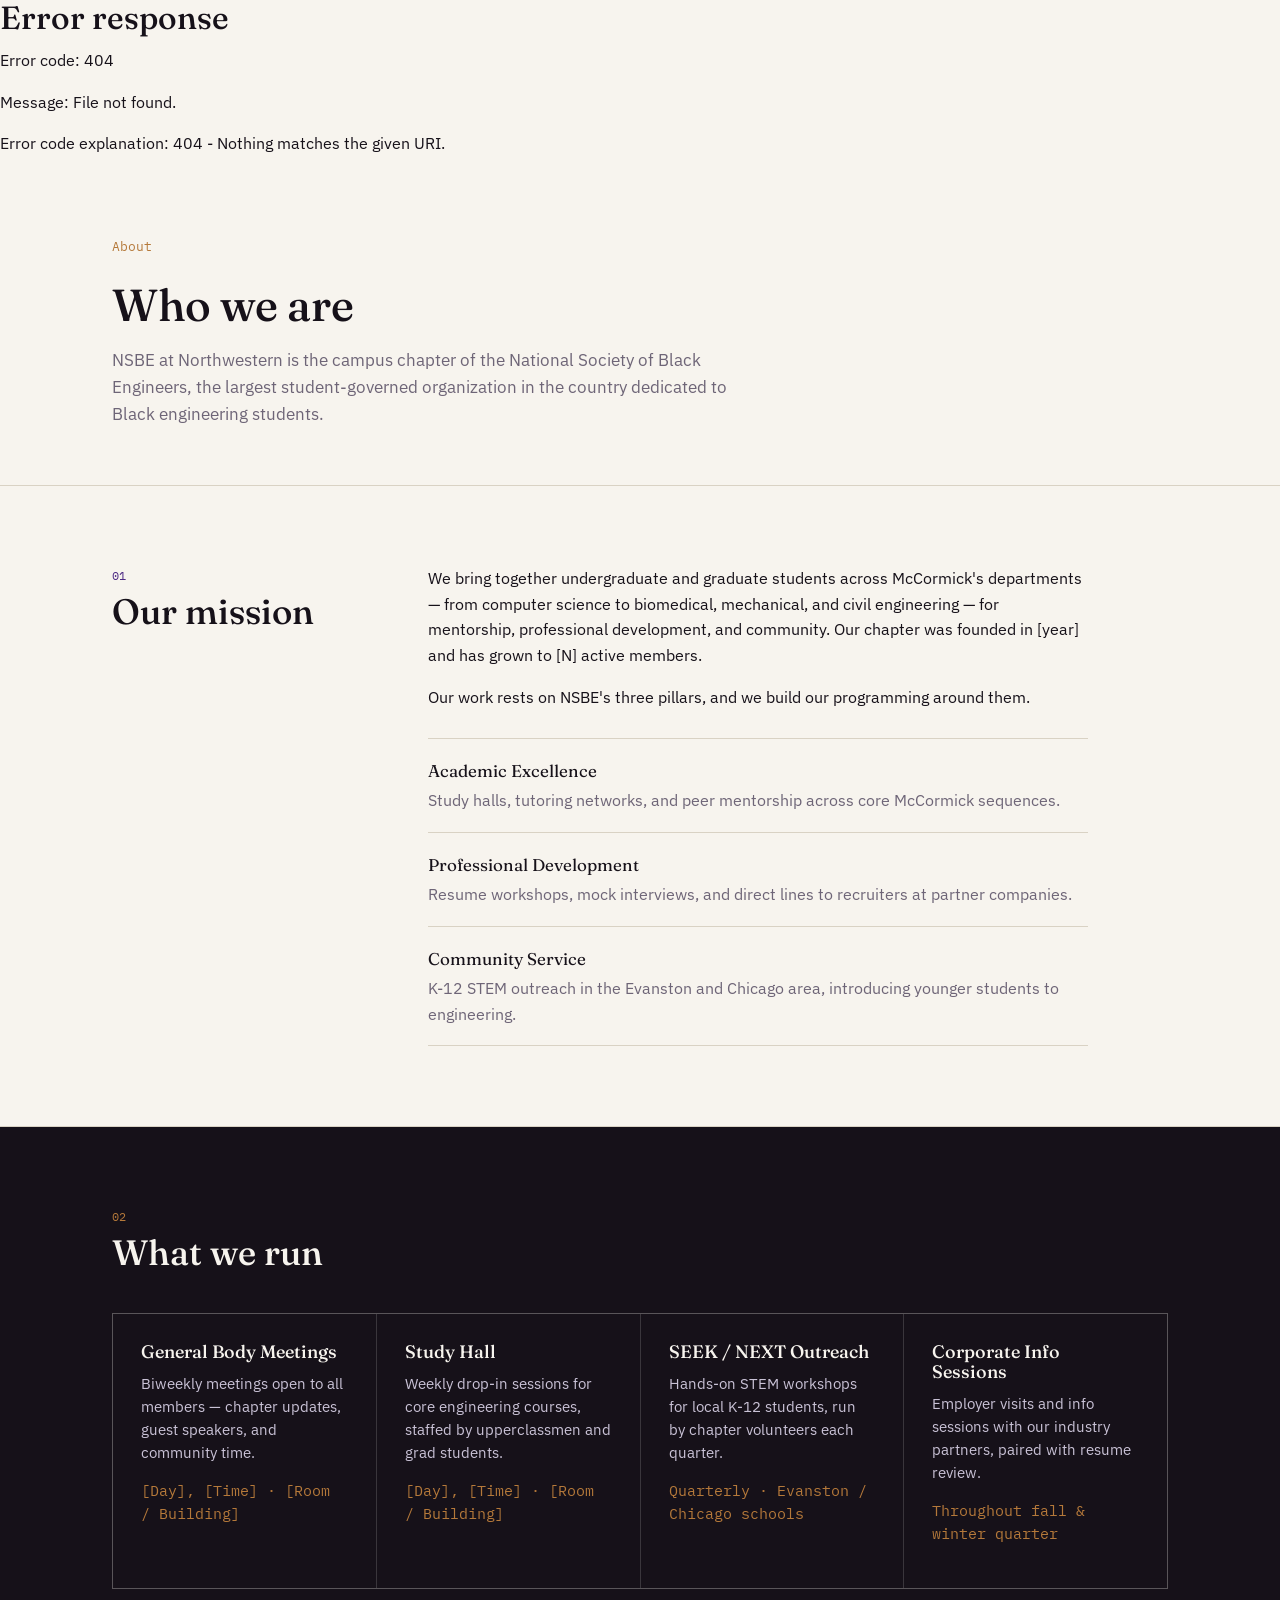
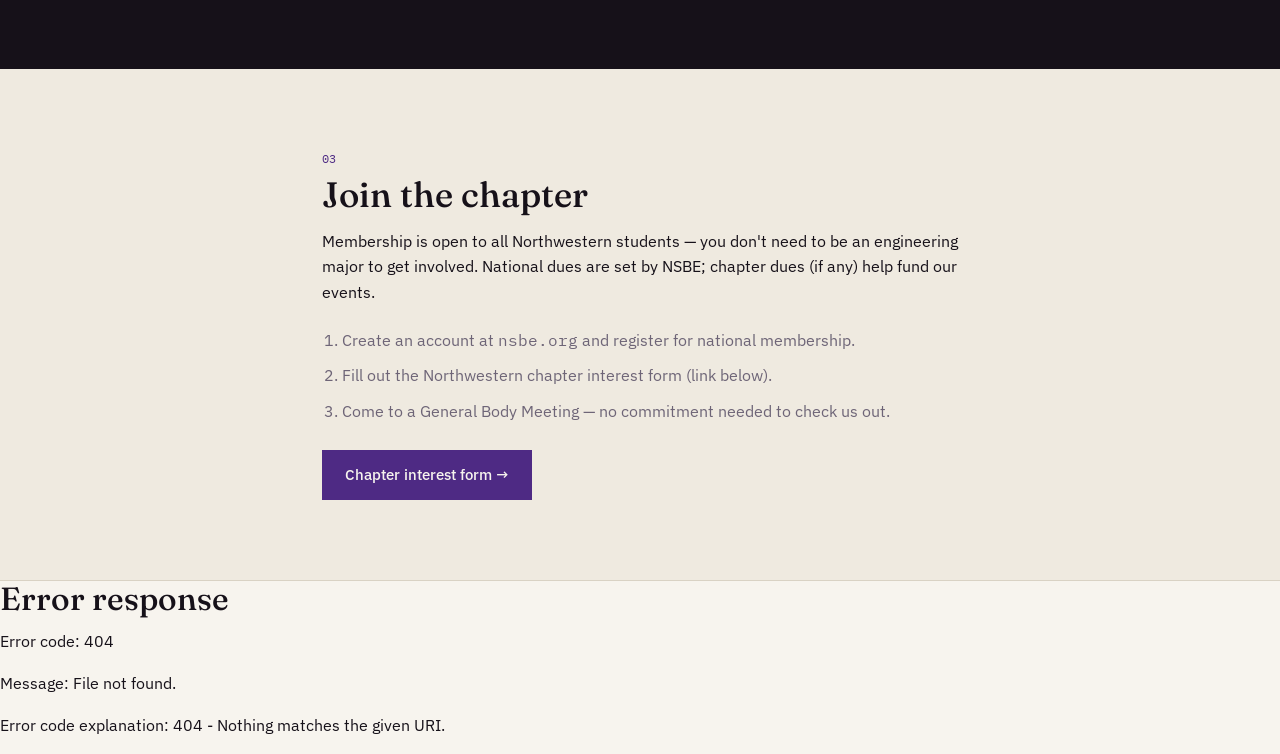
==== about.html @ 168157ed "Add files via upload" ====
<!DOCTYPE html>
<html lang="en">
<head>
<meta charset="UTF-8">
<meta name="viewport" content="width=device-width, initial-scale=1.0">
<title>About Us — NSBE Northwestern</title>
<link rel="preconnect" href="https://fonts.googleapis.com">
<link rel="preconnect" href="https://fonts.gstatic.com" crossorigin>
<link href="https://fonts.googleapis.com/css2?family=Fraunces:ital,opsz,wght@0,9..144,400;0,9..144,500;0,9..144,600;1,9..144,500&family=IBM+Plex+Sans:wght@400;500;600&family=IBM+Plex+Mono:wght@400;500&display=swap" rel="stylesheet">
<link rel="stylesheet" href="style.css">
</head>
<body data-page="about">

<div id="site-header"></div>

<main>
  <section class="page-header">
    <div class="wrap">
      <p class="eyebrow-plain">About</p>
      <h1>Who we are</h1>
      <p class="page-header__lede">NSBE at Northwestern is the campus chapter of the National Society of Black Engineers, the largest student-governed organization in the country dedicated to Black engineering students.</p>
    </div>
  </section>

  <section class="section">
    <div class="wrap about__grid">
      <div class="section-head">
        <p class="section-num">01</p>
        <h2>Our mission</h2>
      </div>
      <div class="about__body">
        <p>We bring together undergraduate and graduate students across McCormick's departments — from computer science to biomedical, mechanical, and civil engineering — for mentorship, professional development, and community. Our chapter was founded in [year] and has grown to [N] active members.</p>
        <p>Our work rests on NSBE's three pillars, and we build our programming around them.</p>
        <ul class="pillars">
          <li><span class="pillars__label">Academic Excellence</span>Study halls, tutoring networks, and peer mentorship across core McCormick sequences.</li>
          <li><span class="pillars__label">Professional Development</span>Resume workshops, mock interviews, and direct lines to recruiters at partner companies.</li>
          <li><span class="pillars__label">Community Service</span>K-12 STEM outreach in the Evanston and Chicago area, introducing younger students to engineering.</li>
        </ul>
      </div>
    </div>
  </section>

  <section class="section section--dark">
    <div class="wrap">
      <div class="section-head section-head--light">
        <p class="section-num">02</p>
        <h2>What we run</h2>
      </div>
      <div class="programs__grid">
        <article class="program">
          <h3>General Body Meetings</h3>
          <p>Biweekly meetings open to all members — chapter updates, guest speakers, and community time.</p>
          <p class="program__meta">[Day], [Time] · [Room / Building]</p>
        </article>
        <article class="program">
          <h3>Study Hall</h3>
          <p>Weekly drop-in sessions for core engineering courses, staffed by upperclassmen and grad students.</p>
          <p class="program__meta">[Day], [Time] · [Room / Building]</p>
        </article>
        <article class="program">
          <h3>SEEK / NEXT Outreach</h3>
          <p>Hands-on STEM workshops for local K-12 students, run by chapter volunteers each quarter.</p>
          <p class="program__meta">Quarterly · Evanston / Chicago schools</p>
        </article>
        <article class="program">
          <h3>Corporate Info Sessions</h3>
          <p>Employer visits and info sessions with our industry partners, paired with resume review.</p>
          <p class="program__meta">Throughout fall &amp; winter quarter</p>
        </article>
      </div>
    </div>
  </section>

  <section class="section join">
    <div class="wrap join__grid join__grid--single">
      <div>
        <p class="section-num">03</p>
        <h2>Join the chapter</h2>
        <p>Membership is open to all Northwestern students — you don't need to be an engineering major to get involved. National dues are set by NSBE; chapter dues (if any) help fund our events.</p>
        <ol class="join-steps">
          <li>Create an account at <span class="mono">nsbe.org</span> and register for national membership.</li>
          <li>Fill out the Northwestern chapter interest form (link below).</li>
          <li>Come to a General Body Meeting — no commitment needed to check us out.</li>
        </ol>
        <a href="#" class="btn btn--primary">Chapter interest form →</a>
      </div>
    </div>
  </section>
</main>

<div id="site-footer"></div>

<script src="script.js"></script>
</body>
</html>
---- style.css ----
/* ---------------------------------------------------
   NSBE Northwestern — tokens
--------------------------------------------------- */
:root{
  --purple: #4E2A84;
  --purple-deep: #34205a;
  --ink: #161119;
  --paper: #F7F4EE;
  --paper-dim: #EFEAE0;
  --brass: #B5793A;
  --grey: #6E6577;
  --line: #D9D2C4;
  --line-dark: rgba(247,244,238,0.16);

  --font-display: 'Fraunces', serif;
  --font-body: 'IBM Plex Sans', sans-serif;
  --font-mono: 'IBM Plex Mono', monospace;

  --max: 1120px;
}

*{ box-sizing: border-box; }
html{ scroll-behavior: smooth; }

body{
  margin:0;
  background: var(--paper);
  color: var(--ink);
  font-family: var(--font-body);
  font-size: 16px;
  line-height: 1.6;
  -webkit-font-smoothing: antialiased;
}

h1,h2,h3{
  font-family: var(--font-display);
  font-weight: 500;
  color: var(--ink);
  margin: 0 0 0.4em;
  line-height: 1.1;
}

p{ margin: 0 0 1em; color: var(--ink); }
a{ color: inherit; }

.wrap{
  max-width: var(--max);
  margin: 0 auto;
  padding: 0 32px;
}

.mono{ font-family: var(--font-mono); }

@media (prefers-reduced-motion: reduce){
  html{ scroll-behavior: auto; }
  *{ animation: none !important; transition: none !important; }
}

/* ---------------------------------------------------
   Blueprint corner marks (fixed, decorative)
--------------------------------------------------- */
.corner{
  position: fixed;
  width: 22px; height: 22px;
  border: 1px solid var(--brass);
  opacity: 0.55;
  z-index: 50;
  pointer-events: none;
}
.corner--tl{ top: 14px; left: 14px; border-right: none; border-bottom: none; }
.corner--tr{ top: 14px; right: 14px; border-left: none; border-bottom: none; }
@media (max-width: 720px){ .corner{ display:none; } }

/* ---------------------------------------------------
   Header
--------------------------------------------------- */
.site-header{
  position: sticky; top: 0; z-index: 40;
  background: rgba(247,244,238,0.92);
  backdrop-filter: saturate(140%) blur(6px);
  border-bottom: 1px solid var(--line);
}
.site-header__row{
  display:flex; align-items:center; justify-content:space-between;
  padding-top: 16px; padding-bottom: 16px;
}
.brand{
  display:flex; align-items:center; gap:10px;
  text-decoration:none; color: var(--ink);
}
.brand__mark{
  font-family: var(--font-mono);
  font-size: 12px;
  border: 1px solid var(--purple);
  color: var(--purple);
  padding: 3px 6px;
  letter-spacing: 0.04em;
}
.brand__text{
  font-family: var(--font-display);
  font-size: 19px;
  font-weight: 600;
}
.brand__sub{
  font-family: var(--font-body);
  font-weight: 400;
  font-size: 15px;
  color: var(--grey);
}

.primary-nav{ display:flex; align-items:center; gap: 28px; }
.primary-nav a{
  text-decoration:none;
  font-size: 15px;
  color: var(--ink);
  border-bottom: 1px solid transparent;
  padding-bottom: 2px;
  transition: border-color 0.15s ease;
}
.primary-nav a:hover{ border-color: var(--brass); }
.primary-nav a.is-active{ border-color: var(--purple); color: var(--purple); }
.nav-cta{
  background: var(--purple);
  color: var(--paper) !important;
  padding: 8px 16px;
  border-bottom: none !important;
}
.nav-cta:hover{ background: var(--purple-deep); }

.nav-toggle{
  display:none;
  flex-direction: column;
  gap: 5px;
  background:none; border:none; cursor:pointer;
  padding: 6px;
}
.nav-toggle span{ width: 22px; height: 2px; background: var(--ink); display:block; }

@media (max-width: 860px){
  .nav-toggle{ display:flex; }
  .primary-nav{
    position:absolute; top:100%; left:0; right:0;
    background: var(--paper);
    border-bottom: 1px solid var(--line);
    flex-direction: column;
    align-items: flex-start;
    gap: 0;
    max-height: 0;
    overflow: hidden;
    transition: max-height 0.25s ease;
  }
  .primary-nav.is-open{ max-height: 420px; }
  .primary-nav a{
    width:100%;
    padding: 14px 32px;
    border-bottom: 1px solid var(--line);
  }
  .nav-cta{ margin: 14px 32px; text-align:center; }
}

/* ---------------------------------------------------
   Hero — photo crossfade (home page welcome banner)
--------------------------------------------------- */
.hero{
  position: relative;
  overflow: hidden;
  border-bottom: 1px solid var(--line);
}
.hero--photo{
  min-height: 78vh;
  display: flex;
  align-items: center;
  padding: 120px 0 80px;
  border-bottom: none;
  color: var(--paper);
}
.hero__photos{
  position: absolute; inset: 0;
  background: var(--ink);
}
.hero__photo{
  position: absolute; inset: 0;
  background-size: cover;
  background-position: center;
  opacity: 0;
  animation: hero-fade 24s infinite;
  will-change: opacity, transform;
}
.hero__photo--1{ animation-delay: 0s; }
.hero__photo--2{ animation-delay: -6s; }
.hero__photo--3{ animation-delay: -12s; }
.hero__photo--4{ animation-delay: -18s; }

@keyframes hero-fade{
  0%   { opacity: 0; transform: scale(1.02); }
  4%   { opacity: 0.34; }
  22%  { opacity: 0.34; }
  28%  { opacity: 0; transform: scale(1.09); }
  100% { opacity: 0; }
}
@media (prefers-reduced-motion: reduce){
  .hero__photo{ animation: none; opacity: 0.22; }
  .hero__photo--2, .hero__photo--3, .hero__photo--4{ display: none; }
}

.hero__photo-overlay{
  position: absolute; inset: 0;
  background:
    linear-gradient(180deg, rgba(22,17,25,0.55) 0%, rgba(22,17,25,0.78) 70%, var(--ink) 100%),
    linear-gradient(90deg, rgba(78,42,132,0.35), transparent 60%);
}

.hero__content{ position: relative; max-width: 760px; z-index: 2; }
.eyebrow-plain{
  font-family: var(--font-mono);
  font-size: 13px;
  color: var(--brass);
  margin-bottom: 22px;
}
.hero--photo .eyebrow-plain{ color: #E3C48F; }
.hero__title{
  font-size: clamp(2.6rem, 6vw, 4.2rem);
  color: var(--paper);
}
.hero__lede{
  font-size: 18px;
  color: #DAD3E6;
  max-width: 58ch;
  margin-top: 18px;
}
.hero__actions{ display:flex; gap: 16px; margin: 36px 0 8px; flex-wrap: wrap; }
.btn--on-photo.btn--ghost{ border-color: var(--paper); color: var(--paper); }
.btn--on-photo.btn--ghost:hover{ border-color: var(--brass); color: var(--brass); }

/* Simple page header used on About / Board / Sponsors / Donate */
.page-header{
  padding: 64px 0 40px;
  border-bottom: 1px solid var(--line);
}
.page-header h1{ font-size: clamp(2rem, 4vw, 2.8rem); }
.page-header__lede{
  max-width: 62ch;
  color: var(--grey);
  font-size: 17px;
  margin-top: 12px;
}

.btn{
  display:inline-block;
  font-family: var(--font-body);
  font-weight: 500;
  font-size: 15px;
  text-decoration: none;
  padding: 12px 22px;
  border: 1px solid var(--purple);
  cursor: pointer;
}
.btn--primary{ background: var(--purple); color: var(--paper); }
.btn--primary:hover{ background: var(--purple-deep); border-color: var(--purple-deep); }
.btn--ghost{ background: transparent; color: var(--ink); border-color: var(--ink); }
.btn--ghost:hover{ border-color: var(--brass); color: var(--brass); }

/* ---------------------------------------------------
   Sections (generic)
--------------------------------------------------- */
.section{ padding: 80px 0; border-bottom: 1px solid var(--line); }
.section--dark{
  background: var(--ink);
  border-bottom: none;
}
.section--dark h2, .section--dark h3, .section--dark p{ color: var(--paper); }
.section--dark .section-num{ color: var(--brass); }

.section-head{ margin-bottom: 40px; }
.section-num{
  font-family: var(--font-mono);
  font-size: 12px;
  color: var(--purple);
  margin: 0 0 8px;
}
.section-head--light .section-num{ color: var(--brass); }
.section h2{ font-size: clamp(1.7rem, 3vw, 2.2rem); }

/* About */
.about__grid{
  display:grid;
  grid-template-columns: 260px 1fr;
  gap: 56px;
}
.about__body{ max-width: 66ch; }
.pillars{
  list-style: none;
  margin: 28px 0 0;
  padding: 0;
  border-top: 1px solid var(--line);
}
.pillars li{
  padding: 18px 0;
  border-bottom: 1px solid var(--line);
  color: var(--grey);
}
.pillars__label{
  display:block;
  font-family: var(--font-display);
  font-size: 17px;
  color: var(--ink);
  margin-bottom: 4px;
}
@media (max-width: 780px){
  .about__grid{ grid-template-columns: 1fr; gap: 24px; }
}

/* Programs */
.programs__grid{
  display:grid;
  grid-template-columns: repeat(auto-fit, minmax(230px, 1fr));
  gap: 1px;
  background: var(--line-dark);
  border: 1px solid var(--line-dark);
}
.program{
  background: var(--ink);
  padding: 28px;
}
.program h3{ font-size: 18px; margin-bottom: 10px; }
.program p{ color: #C9C2D6; font-size: 14.5px; }
.program__meta{
  font-family: var(--font-mono);
  font-size: 12.5px;
  color: var(--brass) !important;
  margin-top: 14px;
}

/* Events */
.events-list{ list-style:none; margin:0; padding:0; }
.event{
  display:grid;
  grid-template-columns: 88px 1fr;
  gap: 24px;
  padding: 24px 0;
  border-top: 1px solid var(--line);
}
.events-list .event:last-child{ border-bottom: 1px solid var(--line); }
.event__date{
  display:flex; flex-direction:column; align-items:flex-start;
  font-family: var(--font-mono);
  color: var(--purple);
}
.event__month{ font-size: 12px; letter-spacing: 0.06em; }
.event__day{ font-size: 30px; font-family: var(--font-display); color: var(--ink); }
.event__body h3{ font-size: 18px; margin-bottom: 6px; }
.event__meta{ color: var(--grey); font-size: 13.5px; margin: 0; }
.events-note{ margin-top: 28px; color: var(--grey); font-size: 14.5px; }

/* Board (meet-the-board page) */
.board-cards{
  display:grid;
  grid-template-columns: repeat(auto-fit, minmax(240px, 1fr));
  gap: 40px 28px;
}
.board-card__photo{
  aspect-ratio: 1 / 1;
  overflow: hidden;
  border: 1px solid var(--line);
  margin-bottom: 16px;
}
.board-card__photo img{ width:100%; height:100%; object-fit: cover; display:block; }
.board-card__role{
  font-family: var(--font-mono);
  font-size: 11.5px;
  color: var(--purple);
  margin-bottom: 6px;
}
.board-card h3{ font-size: 19px; margin-bottom: 2px; }
.board-card__year{ color: var(--grey); font-size: 13.5px; margin: 0 0 10px; }
.board-card__blurb{ font-size: 14.5px; color: var(--ink); }
.board-card__email{
  font-family: var(--font-mono);
  font-size: 13px;
  color: var(--brass);
  text-decoration: none;
  border-bottom: 1px solid transparent;
}
.board-card__email:hover{ border-color: var(--brass); }

/* Sponsors */
.sponsors__intro{ max-width: 56ch; color: var(--grey); }
.sponsors__list{
  list-style:none; margin: 24px 0 0; padding:0;
  display:flex; flex-wrap:wrap; gap: 14px;
}
.sponsors__list li{
  font-family: var(--font-mono);
  font-size: 13.5px;
  border: 1px solid var(--line-dark);
  padding: 10px 16px;
  color: #C9C2D6;
}
.sponsor-tier{
  display:grid;
  grid-template-columns: repeat(auto-fit, minmax(260px, 1fr));
  gap: 20px;
}
.sponsor-card{
  display:block;
  border: 1px solid var(--line);
  padding: 24px;
  text-decoration: none;
  color: var(--ink);
}
.sponsor-card:hover{ border-color: var(--brass); }
.sponsor-card__name{
  display:block;
  font-family: var(--font-display);
  font-size: 20px;
  margin-bottom: 6px;
}
.sponsor-card__desc{ display:block; color: var(--grey); font-size: 14px; }

/* Donate */
.donate__grid{
  display:grid;
  grid-template-columns: 1.2fr 0.8fr;
  gap: 56px;
  align-items: start;
}
.donate__card{
  background: var(--paper-dim);
  border: 1px solid var(--line);
  padding: 28px;
}
.donate__card h3{ margin-bottom: 12px; }
.donate__note{ font-size: 13.5px; color: var(--grey); margin-top: 16px; }
@media (max-width: 820px){ .donate__grid{ grid-template-columns: 1fr; } }

/* Join (used on About page) */
.join{ background: var(--paper-dim); }
.join__grid{
  display:grid;
  grid-template-columns: 1.1fr 0.9fr;
  gap: 56px;
  align-items: start;
}
.join__grid--single{ grid-template-columns: 1fr; max-width: 70ch; }
.join-steps{
  margin: 22px 0 26px;
  padding-left: 20px;
  color: var(--grey);
}
.join-steps li{ margin-bottom: 10px; }
@media (max-width: 820px){
  .join__grid{ grid-template-columns: 1fr; }
}

.sr-only{
  position:absolute; width:1px; height:1px;
  overflow:hidden; clip:rect(0,0,0,0); white-space:nowrap;
}

/* ---------------------------------------------------
   Footer
--------------------------------------------------- */
.site-footer{
  background: var(--ink);
  padding: 56px 0 24px;
}
.footer__grid{
  display:grid;
  grid-template-columns: 1.3fr 1fr 1fr 1fr 1.4fr;
  gap: 32px;
  padding-bottom: 36px;
  border-bottom: 1px solid var(--line-dark);
}
.footer__col{ min-width: 0; }
.brand--footer{ margin-bottom: 12px; }
.footer__tagline{ color: #B9B1C6; font-size: 13.5px; }
.footer__heading{
  font-family: var(--font-mono);
  font-size: 11.5px;
  color: var(--brass);
  margin: 0 0 14px;
}
.footer__nav{ display:flex; flex-direction: column; gap: 10px; }
.footer__nav a{
  color: var(--paper);
  text-decoration: none;
  font-size: 14px;
  border-bottom: 1px solid transparent;
  width: fit-content;
}
.footer__nav a:hover{ border-color: var(--brass); }

.newsletter-form{ display:flex; gap: 8px; margin-top: 4px; flex-wrap: wrap; }
.newsletter-form input{
  flex: 1;
  min-width: 140px;
  font-family: var(--font-body);
  font-size: 14px;
  padding: 9px 10px;
  border: 1px solid var(--line-dark);
  background: transparent;
  color: var(--paper);
}
.newsletter-form input::placeholder{ color: #8A8194; }
.newsletter-form .btn{ padding: 9px 16px; font-size: 14px; white-space: nowrap; }
.footer__col--newsletter .form-note{
  font-size: 12.5px;
  color: var(--brass);
  min-height: 1.4em;
  margin: 10px 0 0;
}

.footer__bottom{
  display:flex; justify-content:space-between; align-items:center;
  flex-wrap: wrap; gap: 14px;
  padding-top: 20px;
}
.footer__bottom p{ color: #8A8194; font-size: 13px; margin:0; }
.footer__bottom a{ color: var(--paper); font-size: 13px; text-decoration: none; }
.footer__bottom a:hover{ color: var(--brass); }

@media (max-width: 940px){
  .footer__grid{ grid-template-columns: 1fr 1fr; }
}
@media (max-width: 560px){
  .footer__grid{ grid-template-columns: 1fr; }
}

/* Focus visibility */
a:focus-visible, button:focus-visible{
  outline: 2px solid var(--purple);
  outline-offset: 2px;
}
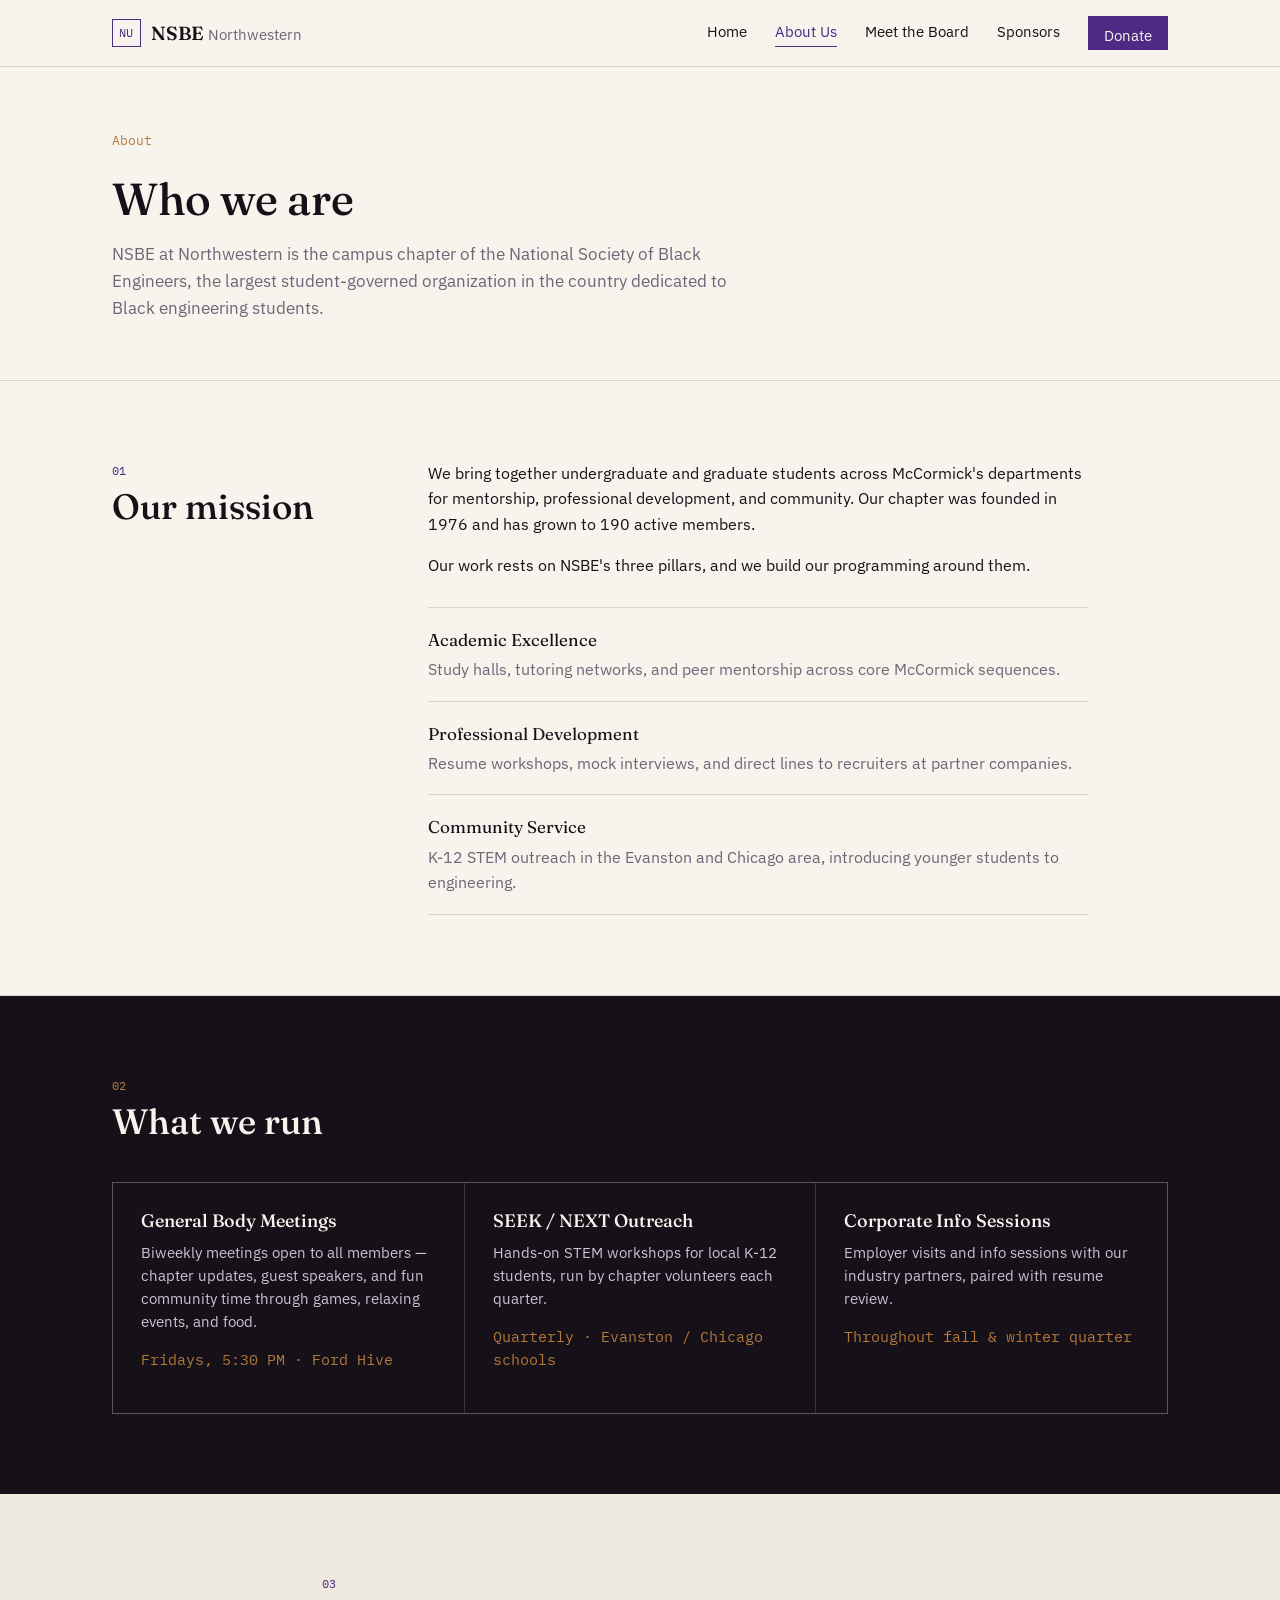
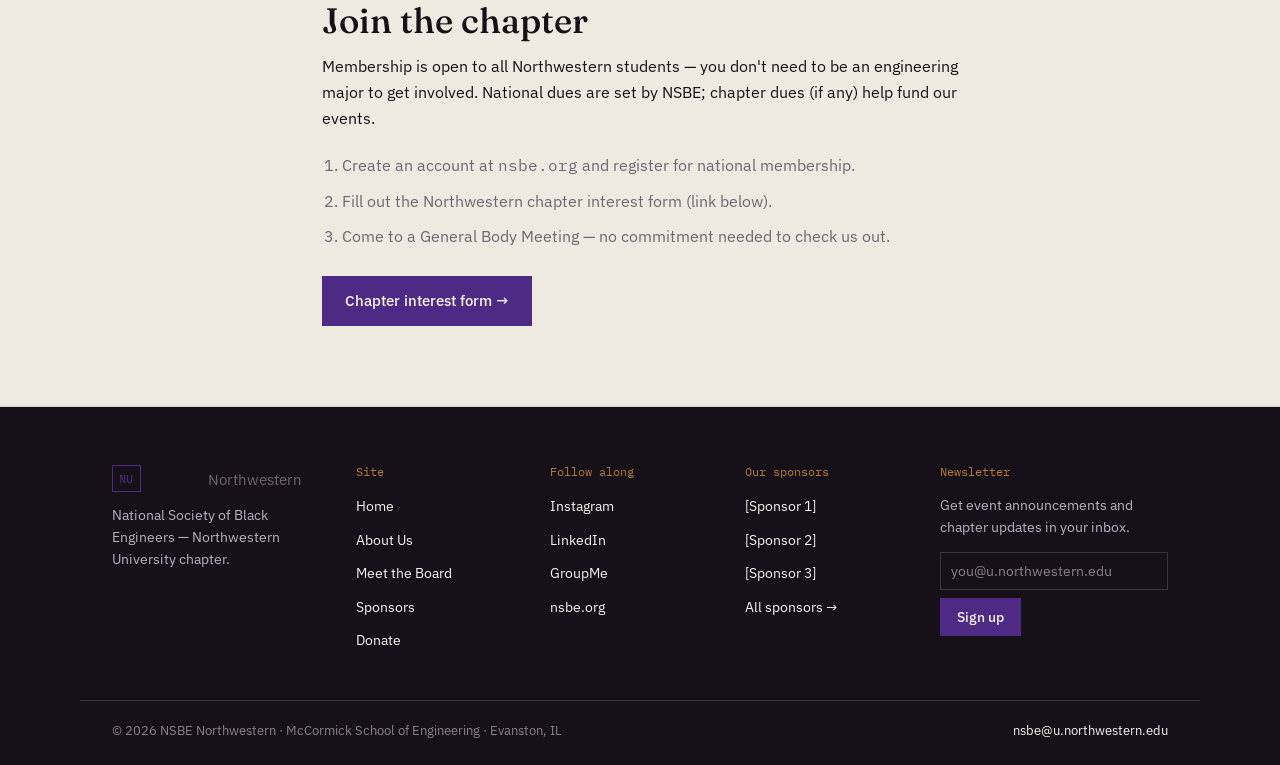
==== commit 8dcd58a2: "Revise about section and General Body Meetings details Updated the about section with the founding y" ====
--- a/about.html
+++ b/about.html
@@ -29,7 +29,7 @@
         <h2>Our mission</h2>
       </div>
       <div class="about__body">
-        <p>We bring together undergraduate and graduate students across McCormick's departments — from computer science to biomedical, mechanical, and civil engineering — for mentorship, professional development, and community. Our chapter was founded in [year] and has grown to [N] active members.</p>
+        <p>We bring together undergraduate and graduate students across McCormick's departments for mentorship, professional development, and community. Our chapter was founded in 1976 and has grown to 190 active members.</p>
         <p>Our work rests on NSBE's three pillars, and we build our programming around them.</p>
         <ul class="pillars">
           <li><span class="pillars__label">Academic Excellence</span>Study halls, tutoring networks, and peer mentorship across core McCormick sequences.</li>
@@ -49,13 +49,8 @@
       <div class="programs__grid">
         <article class="program">
           <h3>General Body Meetings</h3>
-          <p>Biweekly meetings open to all members — chapter updates, guest speakers, and community time.</p>
-          <p class="program__meta">[Day], [Time] · [Room / Building]</p>
-        </article>
-        <article class="program">
-          <h3>Study Hall</h3>
-          <p>Weekly drop-in sessions for core engineering courses, staffed by upperclassmen and grad students.</p>
-          <p class="program__meta">[Day], [Time] · [Room / Building]</p>
+          <p>Biweekly meetings open to all members — chapter updates, guest speakers, and fun community time through games, relaxing events, and food.</p>
+          <p class="program__meta">Fridays, 5:30 PM · Ford Hive</p>
         </article>
         <article class="program">
           <h3>SEEK / NEXT Outreach</h3>
--- a/style.css
+++ b/style.css
@@ -180,8 +180,9 @@
 }
 .hero__photo{
   position: absolute; inset: 0;
-  background-size: cover;
-  background-position: center;
+  width: 100%; height: 100%;
+  object-fit: cover;
+  object-position: center;
   opacity: 0;
   animation: hero-fade 24s infinite;
   will-change: opacity, transform;
@@ -355,14 +356,22 @@
 /* Board (meet-the-board page) */
 .board-cards{
   display:grid;
-  grid-template-columns: repeat(auto-fit, minmax(240px, 1fr));
+  grid-template-columns: repeat(3, 1fr);
   gap: 40px 28px;
 }
+@media (max-width: 860px){
+  .board-cards{ grid-template-columns: repeat(2, 1fr); }
+}
+@media (max-width: 560px){
+  .board-cards{ grid-template-columns: 1fr; }
+}
+.board-card{ padding: 0 9%; }
 .board-card__photo{
   aspect-ratio: 1 / 1;
+  width: 100%;
+  margin: 0 0 16px;
   overflow: hidden;
   border: 1px solid var(--line);
-  margin-bottom: 16px;
 }
 .board-card__photo img{ width:100%; height:100%; object-fit: cover; display:block; }
 .board-card__role{
@@ -374,14 +383,14 @@
 .board-card h3{ font-size: 19px; margin-bottom: 2px; }
 .board-card__year{ color: var(--grey); font-size: 13.5px; margin: 0 0 10px; }
 .board-card__blurb{ font-size: 14.5px; color: var(--ink); }
-.board-card__email{
+.board-card__linkedin{
   font-family: var(--font-mono);
   font-size: 13px;
   color: var(--brass);
   text-decoration: none;
   border-bottom: 1px solid transparent;
 }
-.board-card__email:hover{ border-color: var(--brass); }
+.board-card__linkedin:hover{ border-color: var(--brass); }
 
 /* Sponsors */
 .sponsors__intro{ max-width: 56ch; color: var(--grey); }
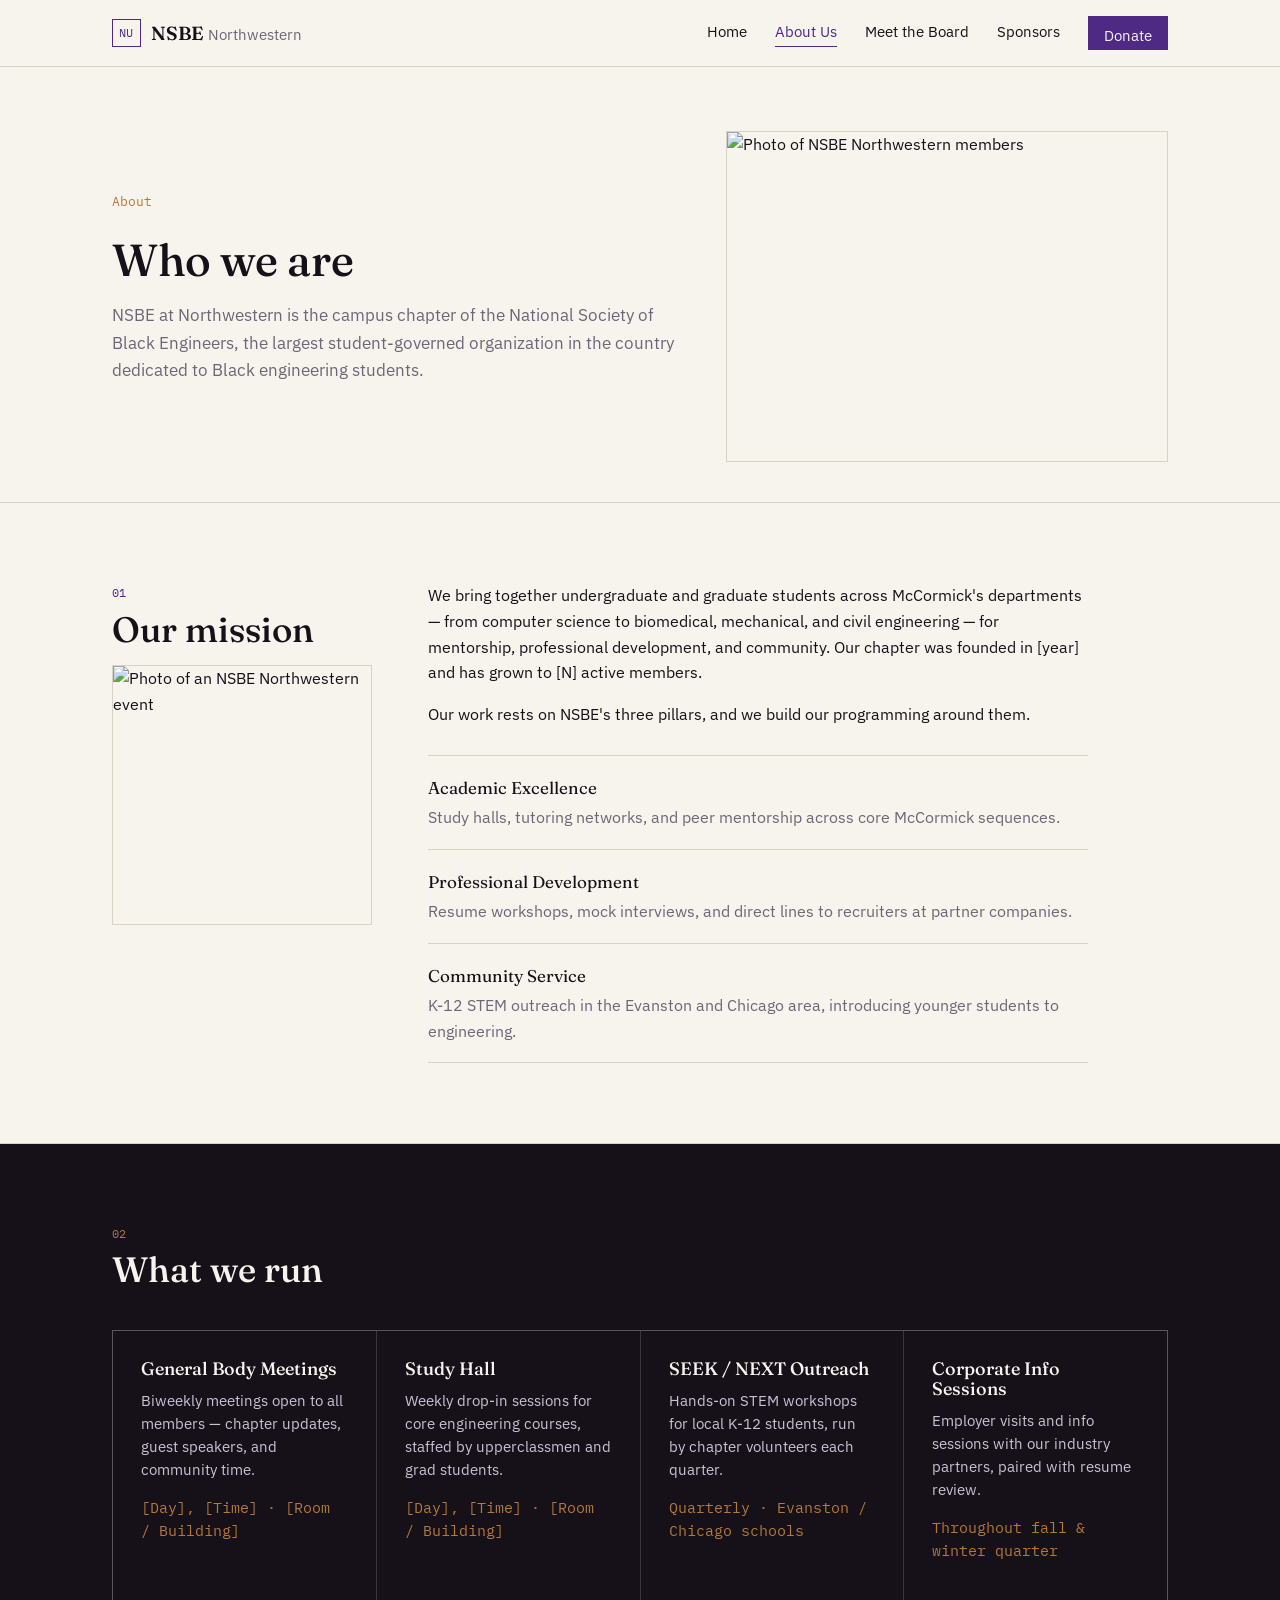
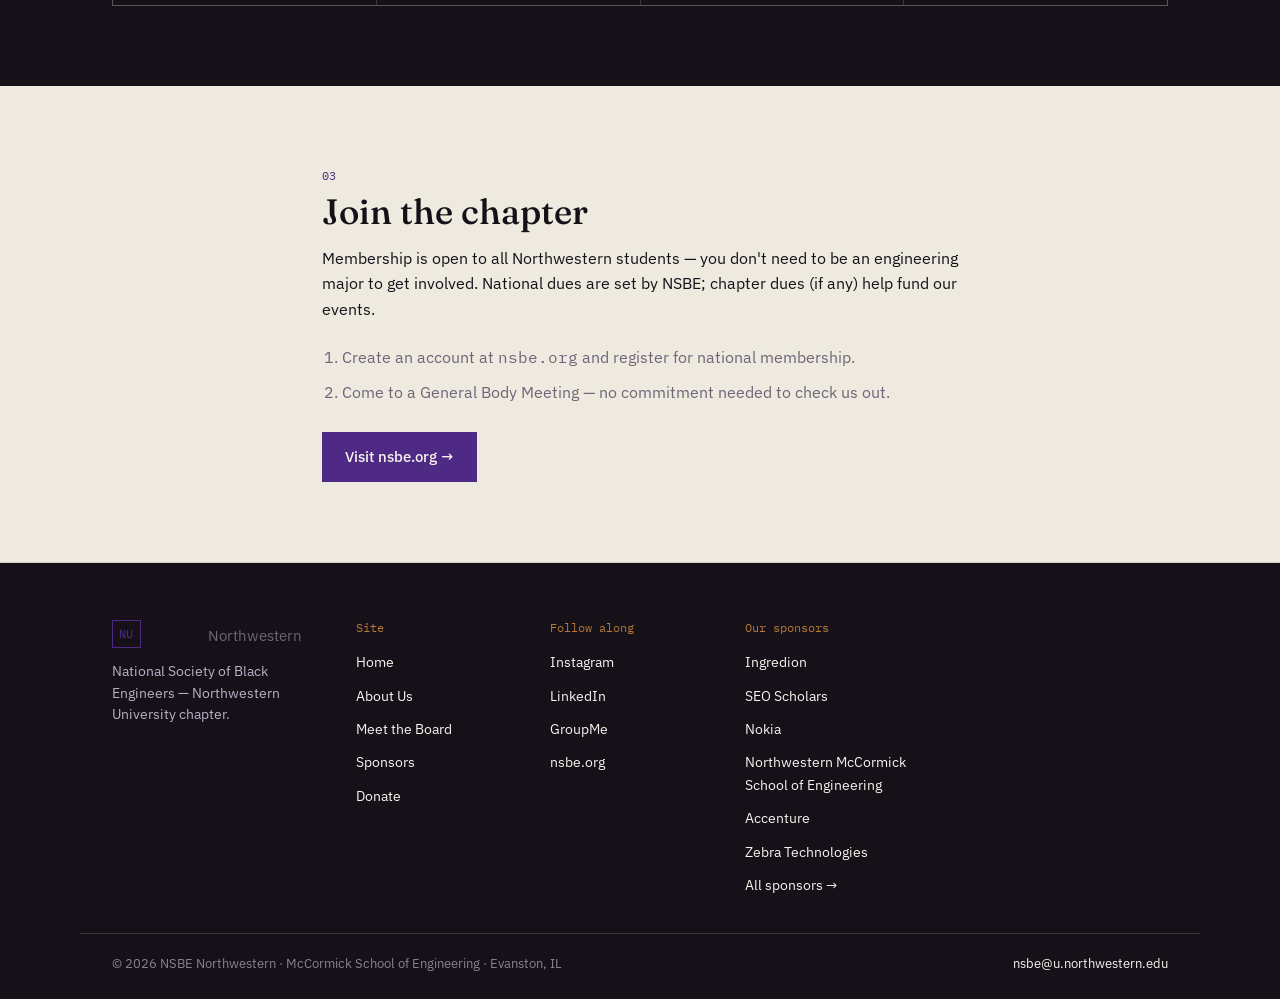
==== commit e226acad: "Revise About page structure and content Updated the About page layout and content for clarity and ad" ====
--- a/about.html
+++ b/about.html
@@ -15,10 +15,15 @@
 
 <main>
   <section class="page-header">
-    <div class="wrap">
-      <p class="eyebrow-plain">About</p>
-      <h1>Who we are</h1>
-      <p class="page-header__lede">NSBE at Northwestern is the campus chapter of the National Society of Black Engineers, the largest student-governed organization in the country dedicated to Black engineering students.</p>
+    <div class="wrap page-header__grid">
+      <div>
+        <p class="eyebrow-plain">About</p>
+        <h1>Who we are</h1>
+        <p class="page-header__lede">NSBE at Northwestern is the campus chapter of the National Society of Black Engineers, the largest student-governed organization in the country dedicated to Black engineering students.</p>
+      </div>
+      <div class="page-header__photo">
+        <img src="https://picsum.photos/id/1005/700/700" alt="Photo of NSBE Northwestern members">
+      </div>
     </div>
   </section>
 
@@ -27,9 +32,12 @@
       <div class="section-head">
         <p class="section-num">01</p>
         <h2>Our mission</h2>
+        <div class="about__photo">
+          <img src="https://picsum.photos/id/1011/700/700" alt="Photo of an NSBE Northwestern event">
+        </div>
       </div>
       <div class="about__body">
-        <p>We bring together undergraduate and graduate students across McCormick's departments for mentorship, professional development, and community. Our chapter was founded in 1976 and has grown to 190 active members.</p>
+        <p>We bring together undergraduate and graduate students across McCormick's departments — from computer science to biomedical, mechanical, and civil engineering — for mentorship, professional development, and community. Our chapter was founded in [year] and has grown to [N] active members.</p>
         <p>Our work rests on NSBE's three pillars, and we build our programming around them.</p>
         <ul class="pillars">
           <li><span class="pillars__label">Academic Excellence</span>Study halls, tutoring networks, and peer mentorship across core McCormick sequences.</li>
@@ -49,8 +57,13 @@
       <div class="programs__grid">
         <article class="program">
           <h3>General Body Meetings</h3>
-          <p>Biweekly meetings open to all members — chapter updates, guest speakers, and fun community time through games, relaxing events, and food.</p>
-          <p class="program__meta">Fridays, 5:30 PM · Ford Hive</p>
+          <p>Biweekly meetings open to all members — chapter updates, guest speakers, and community time.</p>
+          <p class="program__meta">[Day], [Time] · [Room / Building]</p>
+        </article>
+        <article class="program">
+          <h3>Study Hall</h3>
+          <p>Weekly drop-in sessions for core engineering courses, staffed by upperclassmen and grad students.</p>
+          <p class="program__meta">[Day], [Time] · [Room / Building]</p>
         </article>
         <article class="program">
           <h3>SEEK / NEXT Outreach</h3>
@@ -74,10 +87,9 @@
         <p>Membership is open to all Northwestern students — you don't need to be an engineering major to get involved. National dues are set by NSBE; chapter dues (if any) help fund our events.</p>
         <ol class="join-steps">
           <li>Create an account at <span class="mono">nsbe.org</span> and register for national membership.</li>
-          <li>Fill out the Northwestern chapter interest form (link below).</li>
           <li>Come to a General Body Meeting — no commitment needed to check us out.</li>
         </ol>
-        <a href="#" class="btn btn--primary">Chapter interest form →</a>
+        <a href="https://nsbe.org" target="_blank" rel="noopener" class="btn btn--primary">Visit nsbe.org →</a>
       </div>
     </div>
   </section>
--- a/style.css
+++ b/style.css
@@ -245,6 +245,30 @@
   font-size: 17px;
   margin-top: 12px;
 }
+.page-header__grid{
+  display: grid;
+  grid-template-columns: 1.3fr 1fr;
+  gap: 40px;
+  align-items: center;
+}
+.page-header__photo img{
+  width: 100%;
+  aspect-ratio: 4 / 3;
+  object-fit: cover;
+  border: 1px solid var(--line);
+  display: block;
+}
+@media (max-width: 780px){
+  .page-header__grid{ grid-template-columns: 1fr; }
+}
+.about__photo{ margin-top: 16px; }
+.about__photo img{
+  width: 100%;
+  aspect-ratio: 1 / 1;
+  object-fit: cover;
+  border: 1px solid var(--line);
+  display: block;
+}
 
 .btn{
   display:inline-block;
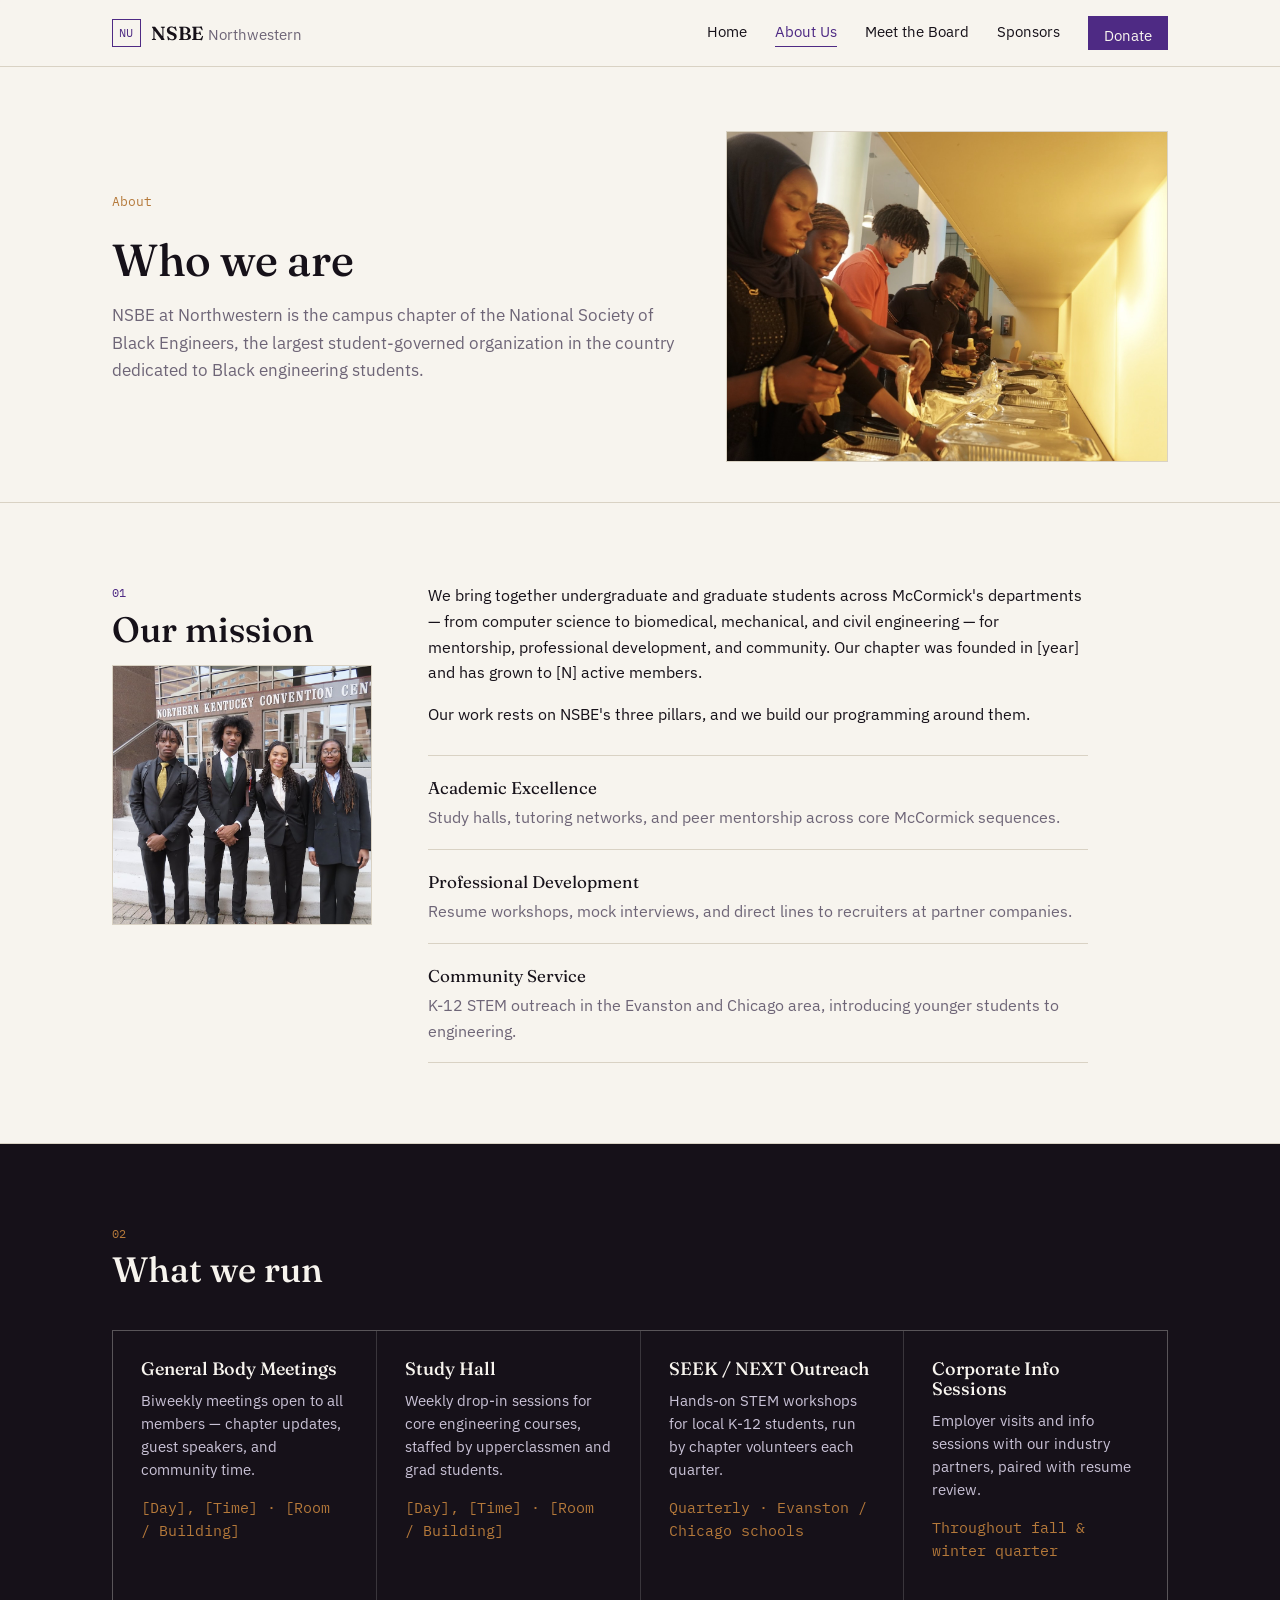
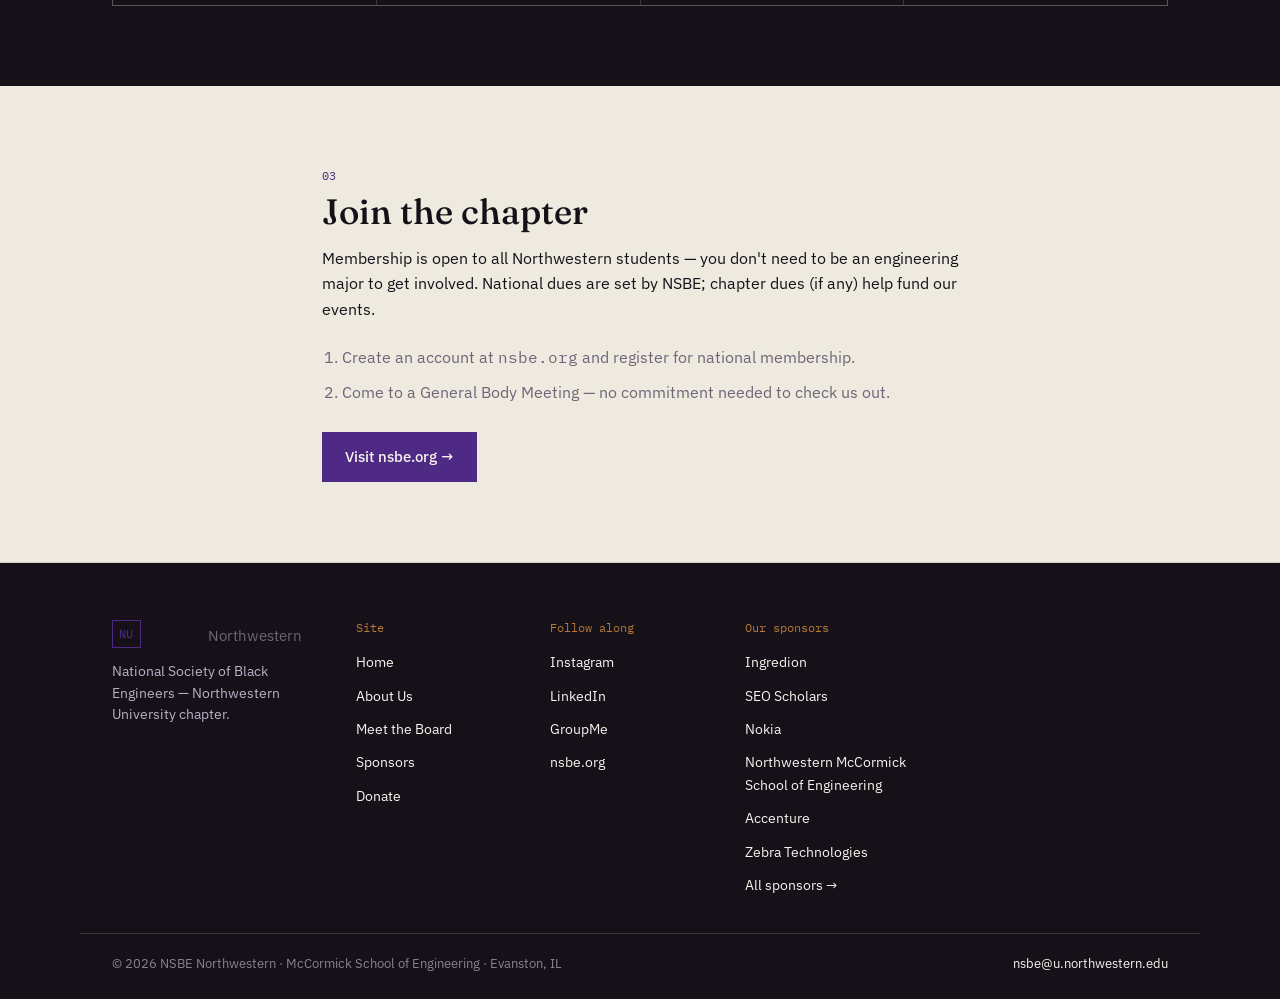
==== commit 2abe967b: "Update image sources in about.html" ====
--- a/about.html
+++ b/about.html
@@ -22,7 +22,7 @@
         <p class="page-header__lede">NSBE at Northwestern is the campus chapter of the National Society of Black Engineers, the largest student-governed organization in the country dedicated to Black engineering students.</p>
       </div>
       <div class="page-header__photo">
-        <img src="https://picsum.photos/id/1005/700/700" alt="Photo of NSBE Northwestern members">
+        <img src="about us 1.jpg" alt="Photo of NSBE Northwestern members">
       </div>
     </div>
   </section>
@@ -33,7 +33,7 @@
         <p class="section-num">01</p>
         <h2>Our mission</h2>
         <div class="about__photo">
-          <img src="https://picsum.photos/id/1011/700/700" alt="Photo of an NSBE Northwestern event">
+          <img src="about us 2.jpg" alt="Photo of an NSBE Northwestern event">
         </div>
       </div>
       <div class="about__body">
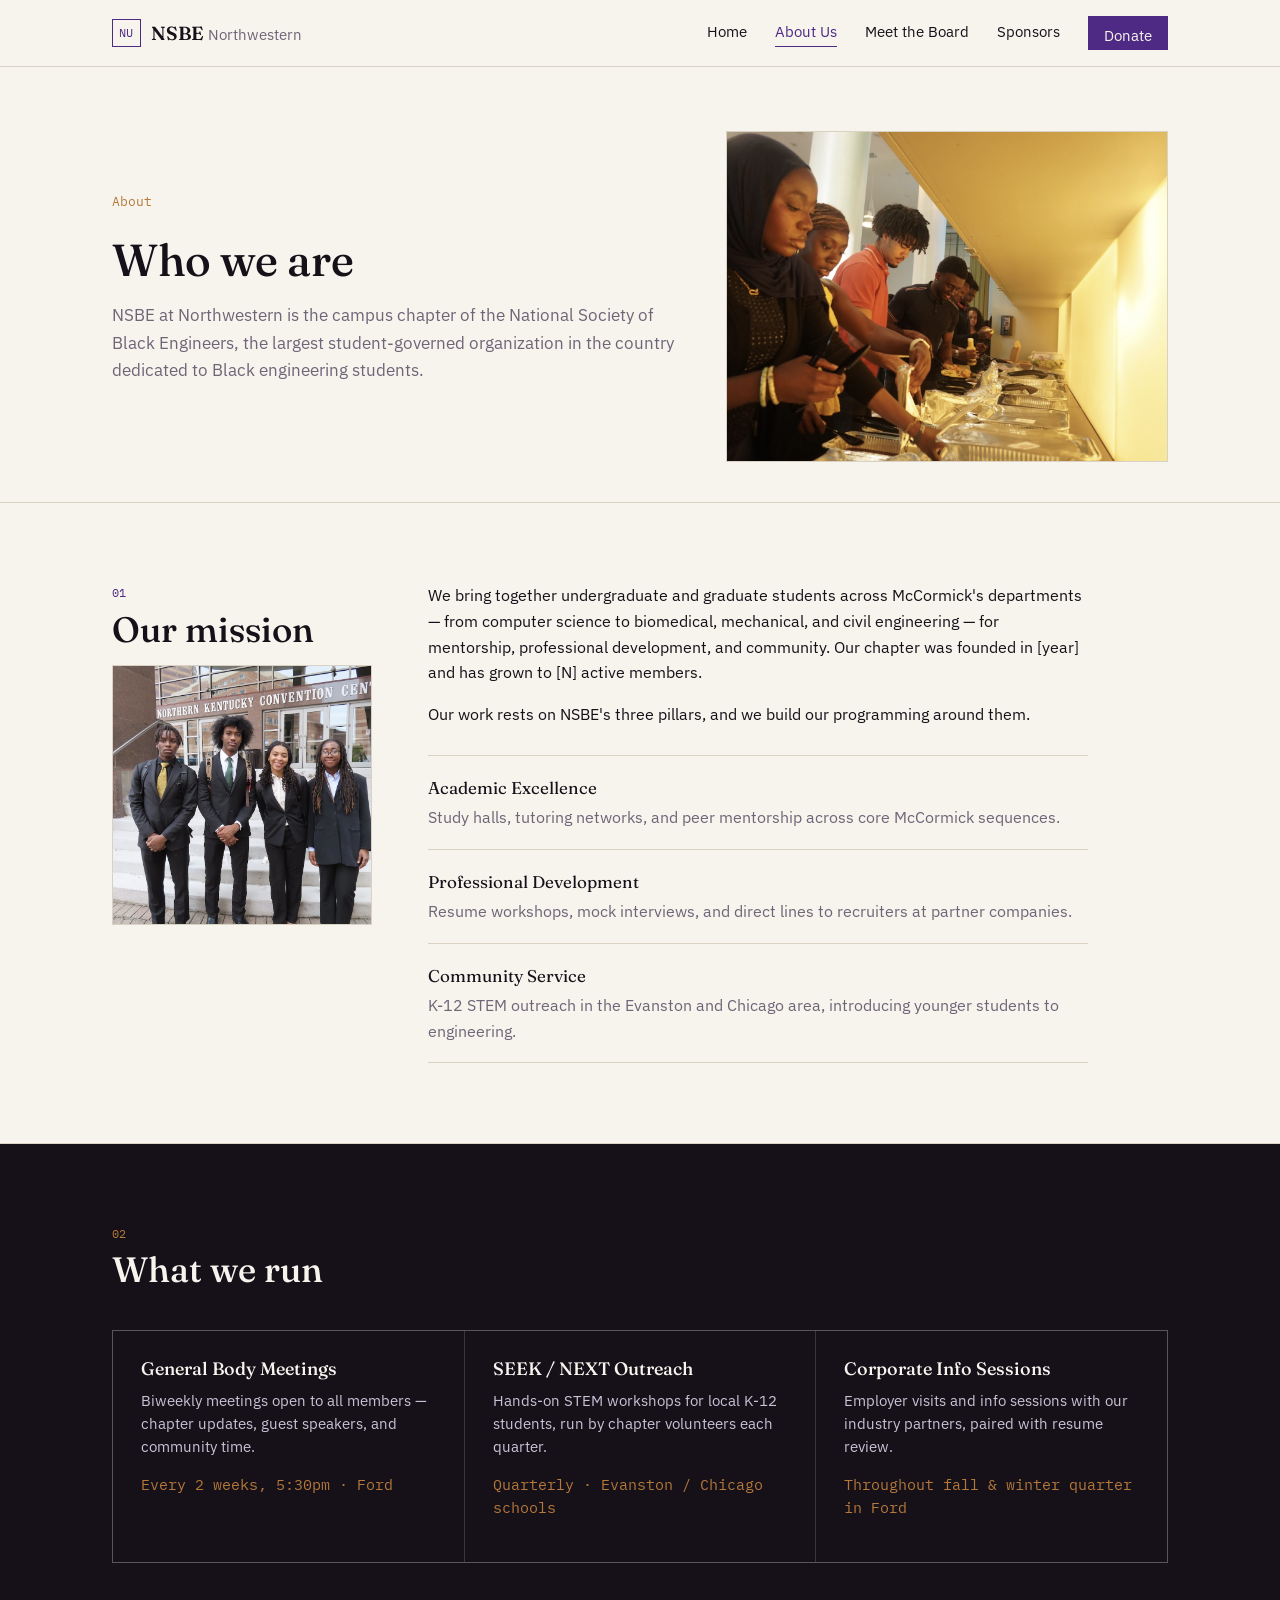
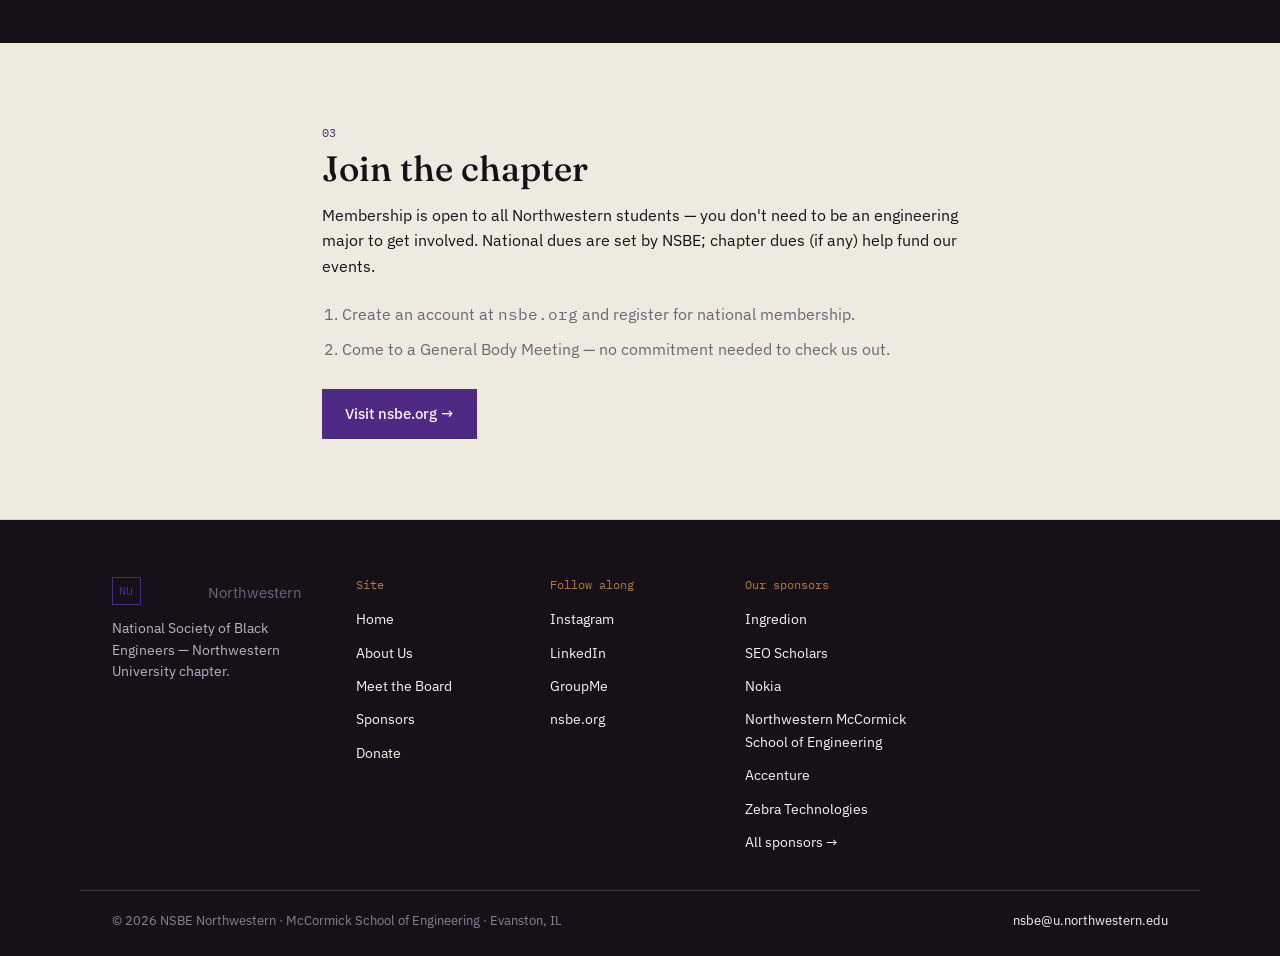
==== commit 94ab907a: "Update program details in about.html" ====
--- a/about.html
+++ b/about.html
@@ -58,12 +58,7 @@
         <article class="program">
           <h3>General Body Meetings</h3>
           <p>Biweekly meetings open to all members — chapter updates, guest speakers, and community time.</p>
-          <p class="program__meta">[Day], [Time] · [Room / Building]</p>
-        </article>
-        <article class="program">
-          <h3>Study Hall</h3>
-          <p>Weekly drop-in sessions for core engineering courses, staffed by upperclassmen and grad students.</p>
-          <p class="program__meta">[Day], [Time] · [Room / Building]</p>
+          <p class="program__meta">Every 2 weeks, 5:30pm · Ford </p>
         </article>
         <article class="program">
           <h3>SEEK / NEXT Outreach</h3>
@@ -73,7 +68,7 @@
         <article class="program">
           <h3>Corporate Info Sessions</h3>
           <p>Employer visits and info sessions with our industry partners, paired with resume review.</p>
-          <p class="program__meta">Throughout fall &amp; winter quarter</p>
+          <p class="program__meta">Throughout fall &amp; winter quarter in Ford</p>
         </article>
       </div>
     </div>
--- a/style.css
+++ b/style.css
@@ -331,7 +331,7 @@
   color: var(--ink);
   margin-bottom: 4px;
 }
-@media (max-width: 780px){
+@media (max-width: 560px){
   .about__grid{ grid-template-columns: 1fr; gap: 24px; }
 }
 
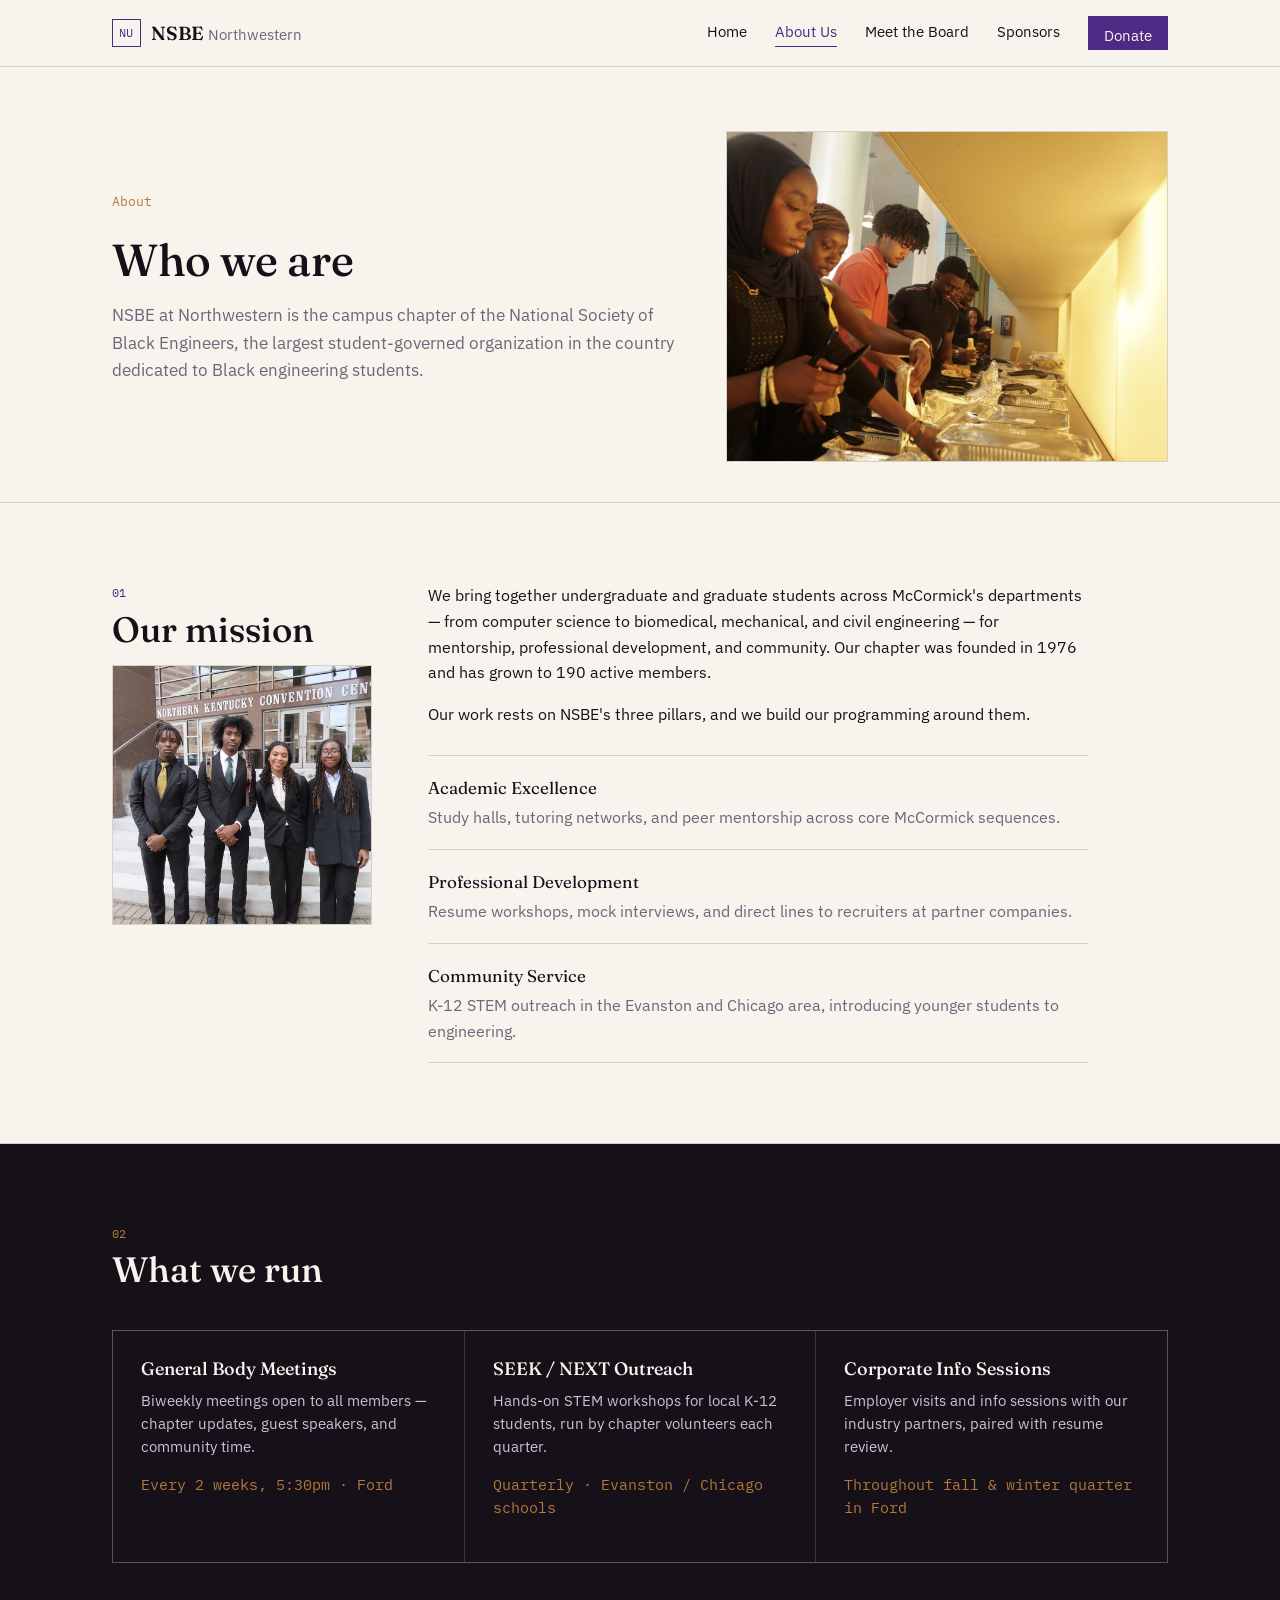
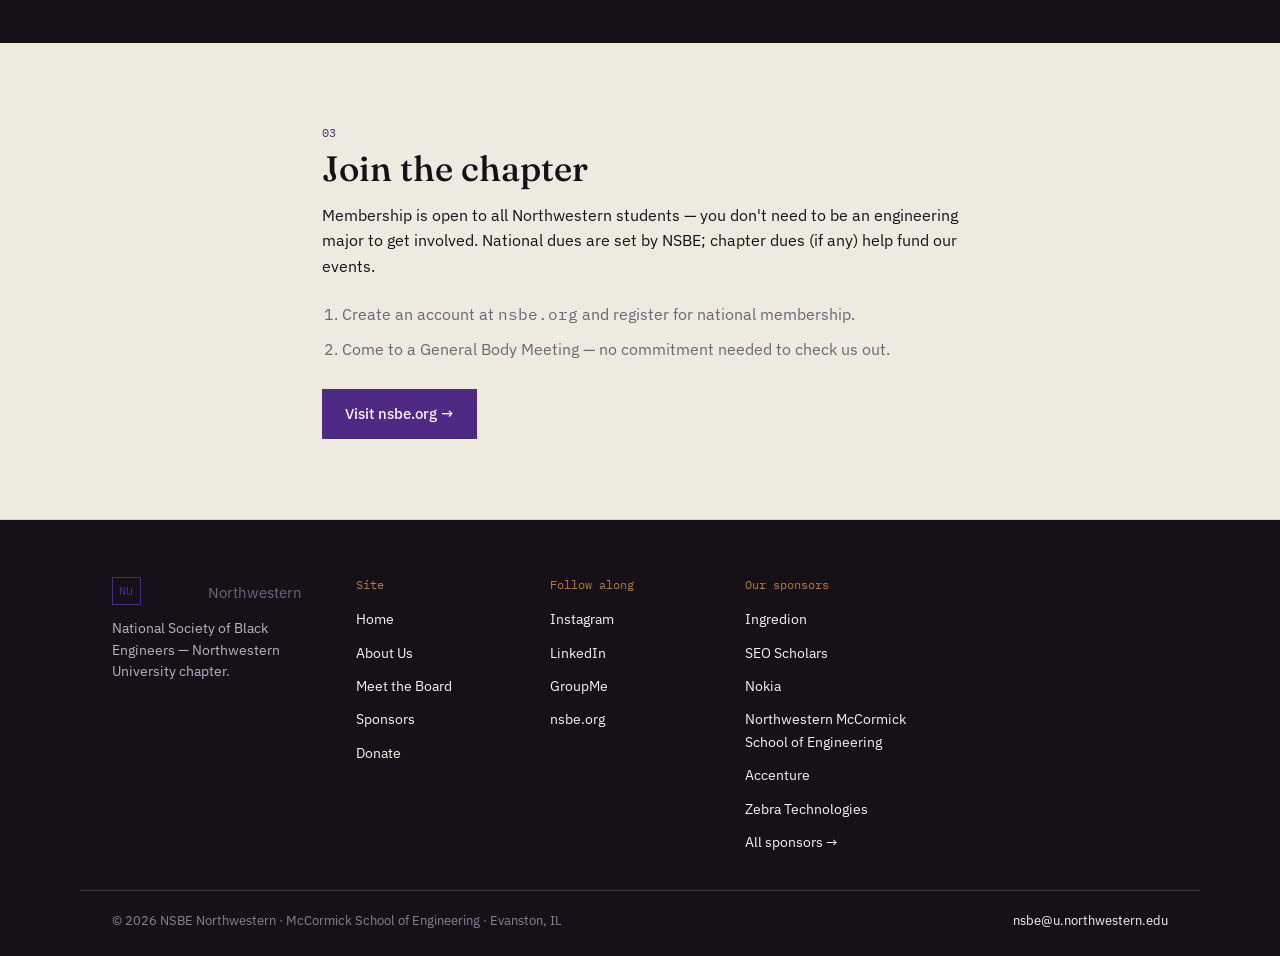
==== commit 0e4a7884: "Update founding year and member count in about.html" ====
--- a/about.html
+++ b/about.html
@@ -37,7 +37,7 @@
         </div>
       </div>
       <div class="about__body">
-        <p>We bring together undergraduate and graduate students across McCormick's departments — from computer science to biomedical, mechanical, and civil engineering — for mentorship, professional development, and community. Our chapter was founded in [year] and has grown to [N] active members.</p>
+        <p>We bring together undergraduate and graduate students across McCormick's departments — from computer science to biomedical, mechanical, and civil engineering — for mentorship, professional development, and community. Our chapter was founded in 1976 and has grown to 190 active members.</p>
         <p>Our work rests on NSBE's three pillars, and we build our programming around them.</p>
         <ul class="pillars">
           <li><span class="pillars__label">Academic Excellence</span>Study halls, tutoring networks, and peer mentorship across core McCormick sequences.</li>
--- a/style.css
+++ b/style.css
@@ -356,27 +356,106 @@
   margin-top: 14px;
 }
 
-/* Events */
-.events-list{ list-style:none; margin:0; padding:0; }
-.event{
-  display:grid;
-  grid-template-columns: 88px 1fr;
-  gap: 24px;
+/* ---------------------------------------------------
+   Side-by-Side Events & Carousel Layout (events)
+--------------------------------------------------- */
+
+/* Grid container for side-by-side events */
+.events-grid {
+  display: grid;
+  grid-template-columns: 1fr 1fr;
+  list-style: none;
+  margin: 0;
+  padding: 0;
+}
+
+/* Base event card formatting */
+.event-card {
+  display: flex;
+  gap: 20px;
   padding: 24px 0;
-  border-top: 1px solid var(--line);
-}
-.events-list .event:last-child{ border-bottom: 1px solid var(--line); }
-.event__date{
-  display:flex; flex-direction:column; align-items:flex-start;
-  font-family: var(--font-mono);
-  color: var(--purple);
-}
-.event__month{ font-size: 12px; letter-spacing: 0.06em; }
-.event__day{ font-size: 30px; font-family: var(--font-display); color: var(--ink); }
-.event__body h3{ font-size: 18px; margin-bottom: 6px; }
-.event__meta{ color: var(--grey); font-size: 13.5px; margin: 0; }
-.events-note{ margin-top: 28px; color: var(--grey); font-size: 14.5px; }
-
+}
+
+/* First event: content aligned left, open on left */
+.event-card--left {
+  padding-right: 32px;
+}
+
+/* Second event: line on middle separating events, open on right */
+.event-card--right {
+  padding-left: 32px;
+  border-left: 1px solid var(--line);
+}
+
+/* Mobile responsive fallback for event layout */
+@media (max-width: 560px) {
+  .events-grid {
+    grid-template-columns: 1fr;
+  }
+  .event-card--left {
+    padding-right: 0;
+    border-bottom: 1px solid var(--line);
+  }
+  .event-card--right {
+    padding-left: 0;
+    border-left: none;
+  }
+}
+
+/* Rotating Carousel Styling (Height: 560px) */
+.events-carousel {
+  position: relative;
+  width: 100%;
+  height: 560px;
+  margin-top: 48px;
+  overflow: hidden;
+  border: 1px solid var(--line);
+  background: var(--ink);
+}
+
+.carousel__track {
+  position: relative;
+  width: 100%;
+  height: 100%;
+}
+
+.carousel__photo {
+  position: absolute;
+  inset: 0;
+  width: 100%;
+  height: 100%;
+  object-fit: cover;
+  opacity: 0;
+  animation: carousel-fade 28s infinite;
+  will-change: opacity, transform;
+}
+
+/* 7-Image Animation Delays (28s total loop / 4s per image) */
+.carousel__photo:nth-child(1) { animation-delay: 0s; }
+.carousel__photo:nth-child(2) { animation-delay: 4s; }
+.carousel__photo:nth-child(3) { animation-delay: 8s; }
+.carousel__photo:nth-child(4) { animation-delay: 12s; }
+.carousel__photo:nth-child(5) { animation-delay: 16s; }
+.carousel__photo:nth-child(6) { animation-delay: 20s; }
+.carousel__photo:nth-child(7) { animation-delay: 24s; }
+
+@keyframes carousel-fade {
+  0%   { opacity: 0; transform: scale(1); }
+  3%   { opacity: 1; }
+  14%  { opacity: 1; }
+  17%  { opacity: 0; transform: scale(1.03); }
+  100% { opacity: 0; }
+}
+
+@media (prefers-reduced-motion: reduce) {
+  .carousel__photo {
+    animation: none;
+    opacity: 0;
+  }
+  .carousel__photo:first-child {
+    opacity: 1;
+  }
+}
 /* Board (meet-the-board page) */
 .board-cards{
   display:grid;
